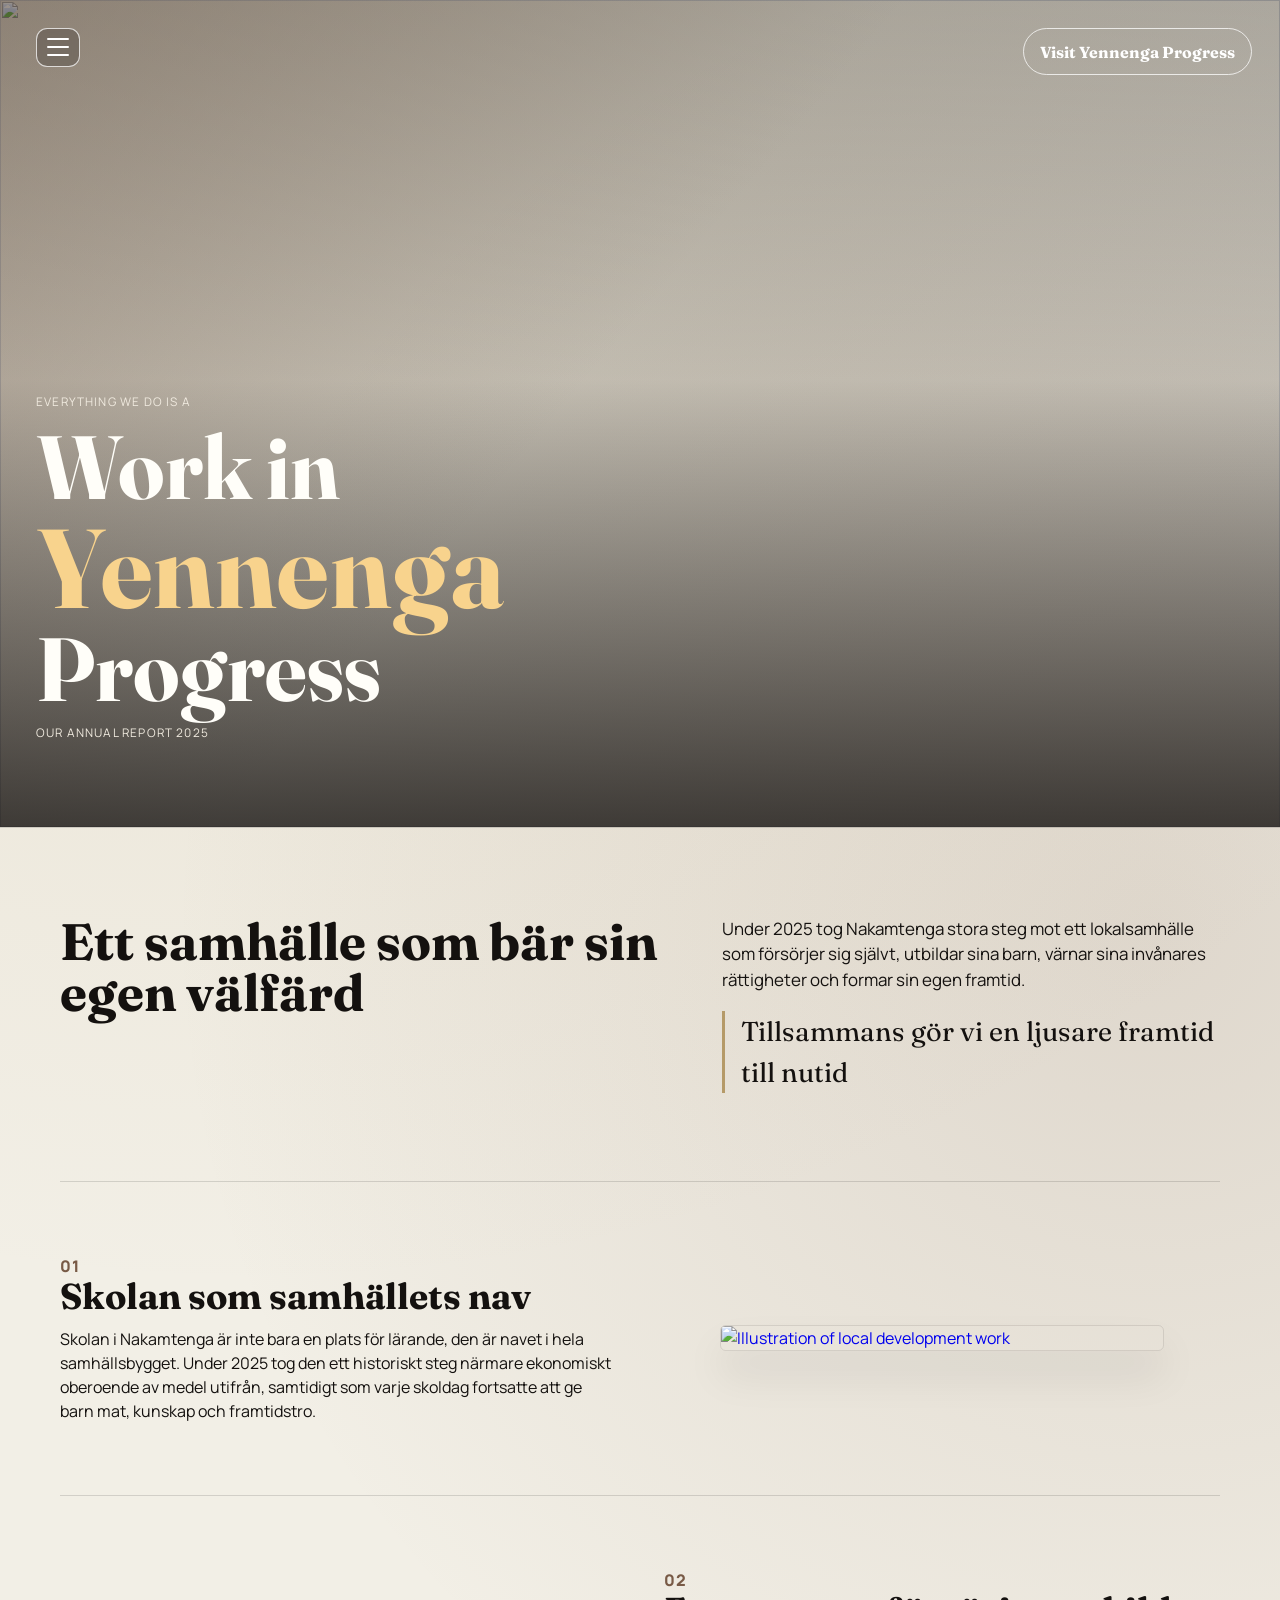
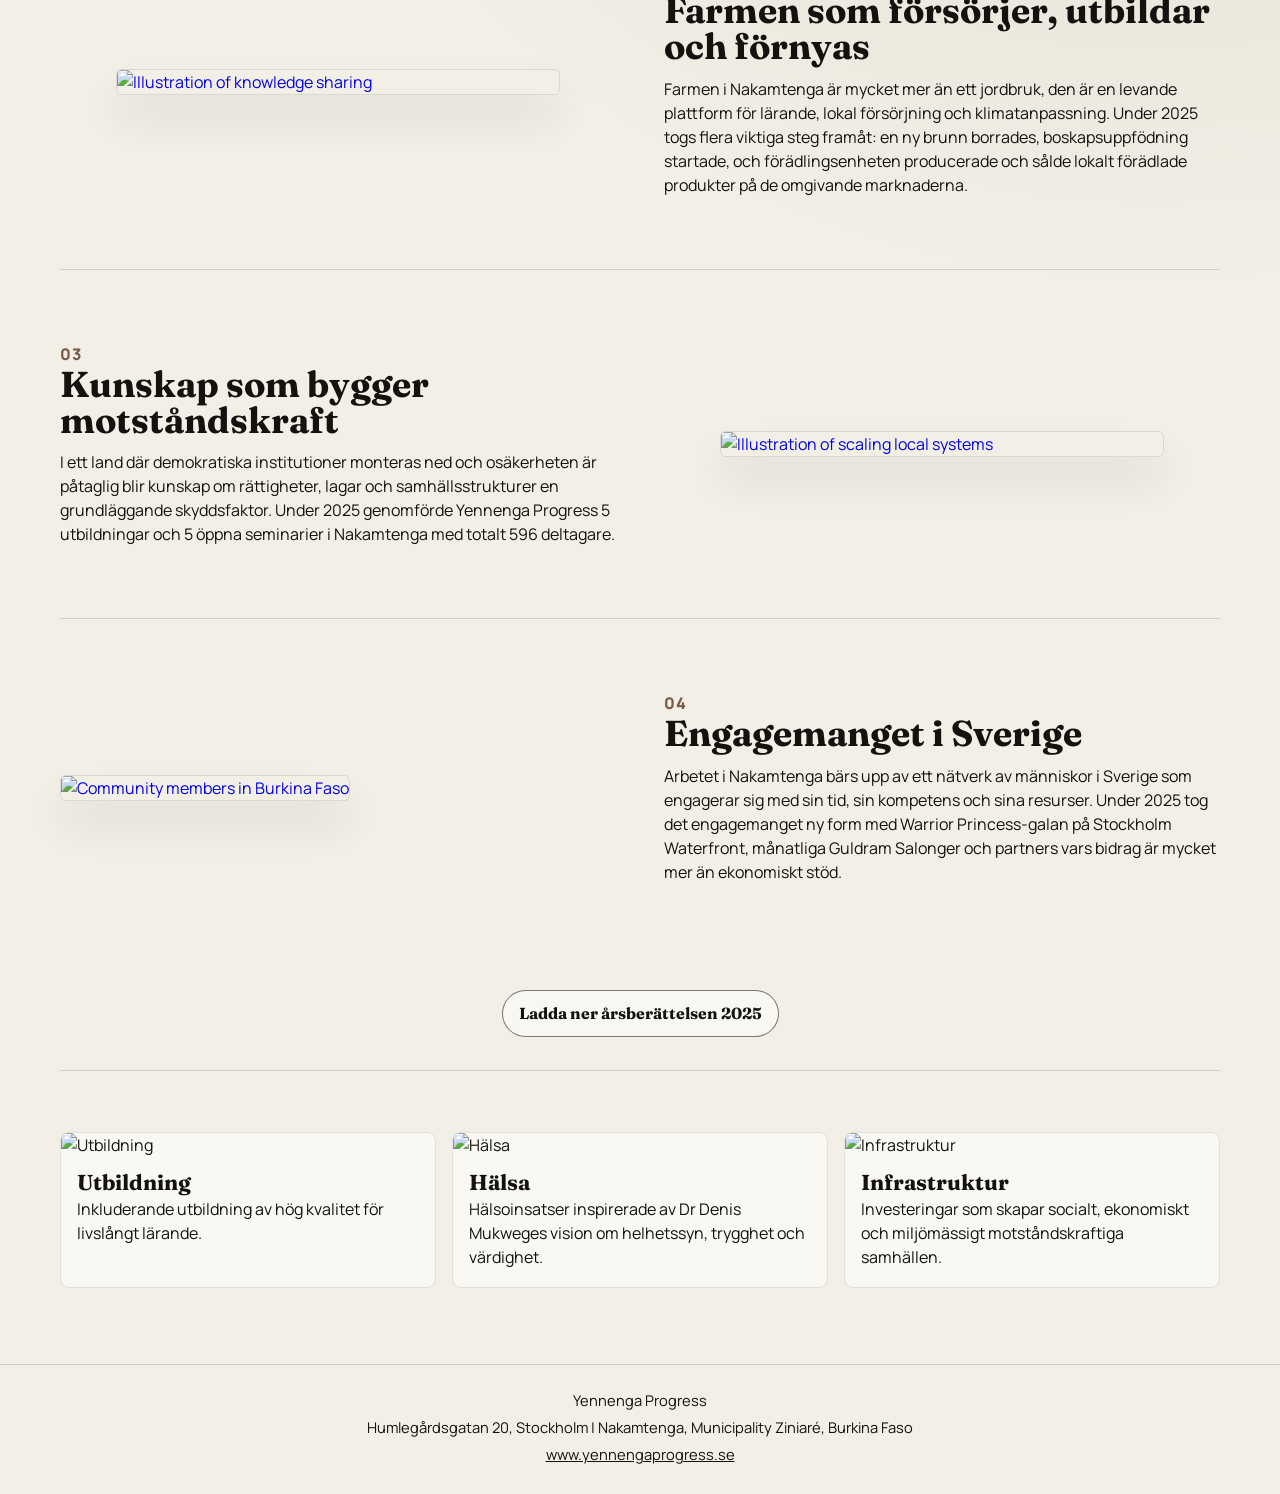
==== index.html @ e3c68453 "Initial commit – Yennenga Progress årsberättelse 2025" ====
<!doctype html>
<html lang="en">
  <head>
    <meta charset="UTF-8" />
    <meta name="viewport" content="width=device-width, initial-scale=1.0" />
    <title>Work in Yennenga Progress | Progress 2025</title>
    <meta
      name="description"
      content="A one-page campaign report inspired by report-style storytelling, featuring Yennenga Progress images and text."
    />
    <link rel="preconnect" href="https://fonts.googleapis.com" />
    <link rel="preconnect" href="https://fonts.gstatic.com" crossorigin />
    <link
      href="https://fonts.googleapis.com/css2?family=Fraunces:opsz,wght@9..144,400;9..144,700;9..144,900&family=Manrope:wght@400;500;700;800&display=swap"
      rel="stylesheet"
    />
    <link rel="stylesheet" href="styles.css" />

  </head>
  <body>
    <header class="hero">
      <div class="hero__image-wrap" aria-hidden="true">
        <img
          src="https://images.squarespace-cdn.com/content/v1/66eae8920e3f405c653981dd/0f2809f9-b617-4507-9e40-19169da11f72/image.png"
          alt=""
          class="hero__image"
        />
      </div>
      <div class="hero__overlay"></div>
      <details class="menu">
        <summary class="menu__toggle" aria-label="Open page menu">
          <span></span>
          <span></span>
          <span></span>
        </summary>
        <nav class="menu__panel" aria-label="Sidlänkar">
          <a href="articles/kapitel-01-skolan.html">Skolan</a>
          <a href="articles/kapitel-02-farmen.html">Farmen</a>
          <a href="articles/kapitel-03-kunskap.html">Kunskap</a>
          <a href="articles/kapitel-04-sverige.html">Sverige</a>
          <a href="articles/rapport.html">Rapport</a>
        </nav>
      </details>
      <a class="cta" href="https://www.yennengaprogress.se/" target="_blank" rel="noreferrer">Visit Yennenga Progress</a>
      <div class="hero__content">
        <p class="kicker kicker--lead">Everything we do is a</p>
        <h1>
          Work in
          <span class="yennenga">Yennenga</span>
          Progress
        </h1>
        <p class="kicker kicker--tail">OUR ANNUAL REPORT 2025</p>
      </div>
    </header>

    <main>
      <section class="intro">
        <div class="intro__left">
          <h2>Ett samhälle som bär sin egen välfärd</h2>
        </div>
        <div class="intro__right">
          <p>
            Under 2025 tog Nakamtenga stora steg mot ett lokalsamhälle som försörjer sig självt, utbildar sina barn,
            värnar sina invånares rättigheter och formar sin egen framtid.
          </p>
          <blockquote>
            Tillsammans gör vi en ljusare framtid till nutid
          </blockquote>
        </div>
      </section>

      <section class="chapter chapter--reverse chapter--compact-image">
        <a class="chapter__media" href="articles/kapitel-01-skolan.html">
          <img
            src="https://images.squarespace-cdn.com/content/v1/66eae8920e3f405c653981dd/a358b730-2254-47b5-8181-f10b37469c4f/yp_illustration-2a.png"
            alt="Illustration of local development work"
          />
        </a>
        <div class="chapter__content">
          <p class="chapter__number">01</p>
          <h3><a href="articles/kapitel-01-skolan.html">Skolan som samhällets nav</a></h3>
          <p>
            Skolan i Nakamtenga är inte bara en plats för lärande, den är navet i hela samhällsbygget. Under 2025 tog
            den ett historiskt steg närmare ekonomiskt oberoende av medel utifrån, samtidigt som varje skoldag
            fortsatte att ge barn mat, kunskap och framtidstro.
          </p>
        </div>
      </section>

      <section class="chapter chapter--compact-image">
        <a class="chapter__media" href="articles/kapitel-02-farmen.html">
          <img
            src="https://images.squarespace-cdn.com/content/v1/66eae8920e3f405c653981dd/74b6e1f7-7208-404b-a00f-5aaf5f4718ca/yp_illustration-3a.png"
            alt="Illustration of knowledge sharing"
          />
        </a>
        <div class="chapter__content">
          <p class="chapter__number">02</p>
          <h3><a href="articles/kapitel-02-farmen.html">Farmen som försörjer, utbildar och förnyas</a></h3>
          <p>
            Farmen i Nakamtenga är mycket mer än ett jordbruk, den är en levande plattform för lärande, lokal
            försörjning och klimatanpassning. Under 2025 togs flera viktiga steg framåt: en ny brunn borrades,
            boskapsuppfödning startade, och förädlingsenheten producerade och sålde lokalt förädlade produkter på de
            omgivande marknaderna.
          </p>
        </div>
      </section>

      <section class="chapter chapter--reverse chapter--compact-image">
        <a class="chapter__media" href="articles/kapitel-03-kunskap.html">
          <img
            src="https://images.squarespace-cdn.com/content/v1/66eae8920e3f405c653981dd/04c9acf3-04c3-4291-b52f-cf4ee899a309/yp_illustration-4a.png"
            alt="Illustration of scaling local systems"
          />
        </a>
        <div class="chapter__content">
          <p class="chapter__number">03</p>
          <h3><a href="articles/kapitel-03-kunskap.html">Kunskap som bygger motståndskraft</a></h3>
          <p>
            I ett land där demokratiska institutioner monteras ned och osäkerheten är påtaglig blir kunskap om
            rättigheter, lagar och samhällsstrukturer en grundläggande skyddsfaktor. Under 2025 genomförde Yennenga
            Progress 5 utbildningar och 5 öppna seminarier i Nakamtenga med totalt 596 deltagare.
          </p>
        </div>
      </section>

      <section class="chapter chapter--no-divider">
        <a class="chapter__media" href="articles/kapitel-04-sverige.html">
          <img
            src="https://images.squarespace-cdn.com/content/v1/66eae8920e3f405c653981dd/b79155b4-2633-4c25-9e6b-6031131acf49/700_9193.jpeg"
            alt="Community members in Burkina Faso"
          />
        </a>
        <div class="chapter__content">
          <p class="chapter__number">04</p>
          <h3><a href="articles/kapitel-04-sverige.html">Engagemanget i Sverige</a></h3>
          <p>
            Arbetet i Nakamtenga bärs upp av ett nätverk av människor i Sverige som engagerar sig med sin tid, sin
            kompetens och sina resurser. Under 2025 tog det engagemanget ny form med Warrior Princess-galan på
            Stockholm Waterfront, månatliga Guldram Salonger och partners vars bidrag är mycket mer än ekonomiskt
            stöd.
          </p>
        </div>
      </section>

      <section class="report-download">
        <a href="PDF/Work_in_Yennenga_Progress_Arsberattelse_2025.pdf" download class="cta cta--download">
          Ladda ner årsberättelsen 2025
        </a>
      </section>

      <section class="cards">
        <article class="card">
          <img
            src="https://images.squarespace-cdn.com/content/v1/66eae8920e3f405c653981dd/cbb302df-bca2-4274-abcb-c52369b2675d/Ska%CC%88rmavbild%2B2024-12-17%2Bkl.%2B17.40.13.png"
            alt="Utbildning"
          />
          <h4>Utbildning</h4>
          <p>Inkluderande utbildning av hög kvalitet för livslångt lärande.</p>
        </article>
        <article class="card">
          <img
            src="https://images.squarespace-cdn.com/content/v1/66eae8920e3f405c653981dd/be9f4588-ecc4-4eae-ac5f-0f130740e897/Ska%CC%88rmavbild%2B2024-12-17%2Bkl.%2B17.39.51.png"
            alt="Hälsa"
          />
          <h4>Hälsa</h4>
          <p>Hälsoinsatser inspirerade av Dr Denis Mukweges vision om helhetssyn, trygghet och värdighet.</p>
        </article>
        <article class="card">
          <img
            src="https://images.squarespace-cdn.com/content/v1/66eae8920e3f405c653981dd/a44ffdd9-fbbb-4949-a2b0-076b3c6a3524/Ska%CC%88rmavbild%2B2024-12-17%2Bkl.%2B17.39.38.png"
            alt="Infrastruktur"
          />
          <h4>Infrastruktur</h4>
          <p>Investeringar som skapar socialt, ekonomiskt och miljömässigt motståndskraftiga samhällen.</p>
        </article>
      </section>
    </main>

    <footer class="footer">
      <p>Yennenga Progress</p>
      <p>Humlegårdsgatan 20, Stockholm | Nakamtenga, Municipality Ziniaré, Burkina Faso</p>
      <a href="https://www.yennengaprogress.se/" target="_blank" rel="noreferrer">www.yennengaprogress.se</a>
    </footer>
    <script>
      (function () {
        var menu = document.querySelector(".menu");
        if (!menu) return;

        document.addEventListener("click", function (event) {
          if (!menu.contains(event.target)) {
            menu.removeAttribute("open");
          }
        });

        document.addEventListener("keydown", function (event) {
          if (event.key === "Escape") {
            menu.removeAttribute("open");
          }
        });

        menu.querySelectorAll("a").forEach(function (link) {
          link.addEventListener("click", function () {
            menu.removeAttribute("open");
          });
        });
      })();
    </script>
  </body>
</html>
---- styles.css ----
:root {
  --bg: #f2efe6;
  --ink: #14110f;
  --earth: #785a46;
  --earth-deep: #3f2b1e;
  --accent: #b59a68;
  --paper: #faf8f3;
  --line: rgba(20, 17, 15, 0.14);
}

* {
  box-sizing: border-box;
}

body {
  margin: 0;
  font-family: "Manrope", sans-serif;
  color: var(--ink);
  background:
    radial-gradient(circle at 20% -10%, rgba(181, 154, 104, 0.22), transparent 45%),
    radial-gradient(circle at 90% 30%, rgba(120, 90, 70, 0.16), transparent 40%),
    var(--bg);
  line-height: 1.5;
}

.hero {
  position: relative;
  min-height: 92vh;
  display: grid;
  align-items: end;
  border-bottom: 1px solid var(--line);
}

.hero__image-wrap,
.hero__overlay {
  position: absolute;
  inset: 0;
}

.hero__image {
  width: 100%;
  height: 100%;
  object-fit: cover;
  filter: grayscale(8%) contrast(1.06);
}

.hero__overlay {
  background:
    linear-gradient(0deg, rgba(20, 17, 15, 0.8), rgba(20, 17, 15, 0.18) 54%, rgba(20, 17, 15, 0.3)),
    linear-gradient(130deg, rgba(120, 90, 70, 0.35), transparent 46%);
}

.hero__content {
  position: relative;
  z-index: 1;
  padding: clamp(1.25rem, 3vw, 2.25rem);
  padding-bottom: clamp(2rem, 5vw, 4rem);
  max-width: 980px;
}

.kicker {
  color: #f0eadf;
  letter-spacing: 0.1em;
  text-transform: uppercase;
  font-size: 0.74rem;
  margin: 0;
}

.kicker--lead {
  margin-bottom: 0.7rem;
}

.kicker--tail {
  margin-top: 0.7rem;
  margin-bottom: 1.3rem;
}

h1,
h2,
h3,
h4 {
  font-family: "Fraunces", serif;
  margin: 0;
  line-height: 1;
}

h1 {
  color: #fffef9;
  font-size: clamp(2.2rem, 7vw, 5.8rem);
  text-wrap: balance;
}

.yennenga {
  display: block;
  font-size: 1.25em;
  color: #f8d38d;
  letter-spacing: 0.01em;
}

.slugline {
  color: #f7f2e5;
  font-size: clamp(1rem, 2.1vw, 1.45rem);
  margin: 1rem 0 1.3rem;
}

.cta {
  display: inline-block;
  border: 1px solid rgba(255, 255, 255, 0.75);
  color: #fff;
  font-family: "Fraunces", serif;
  font-weight: 700;
  text-decoration: none;
  padding: 0.65rem 1rem;
  border-radius: 999px;
  transition: background-color 180ms ease, color 180ms ease;
  position: absolute;
  top: clamp(1rem, 2.2vw, 1.8rem);
  right: clamp(1rem, 2.2vw, 1.8rem);
  z-index: 2;
}

.menu {
  position: absolute;
  top: clamp(1rem, 2.2vw, 1.8rem);
  left: clamp(1.25rem, 3vw, 2.25rem);
  z-index: 3;
}

.menu__toggle {
  list-style: none;
  display: grid;
  gap: 0.3rem;
  width: 2.75rem;
  height: 2.45rem;
  padding: 0.55rem 0.6rem;
  border: 1px solid rgba(255, 255, 255, 0.75);
  border-radius: 0.7rem;
  cursor: pointer;
  background: rgba(20, 17, 15, 0.22);
  backdrop-filter: blur(3px);
}

.menu__toggle::-webkit-details-marker {
  display: none;
}

.menu__toggle::marker {
  display: none;
}

.menu__toggle span {
  display: block;
  width: 100%;
  height: 2px;
  border-radius: 99px;
  background: #fff;
}

.menu__panel {
  margin-top: 0.5rem;
  min-width: 10rem;
  padding: 0.4rem;
  border-radius: 0.7rem;
  border: 1px solid rgba(255, 255, 255, 0.4);
  background: rgba(20, 17, 15, 0.92);
  box-shadow: 0 12px 24px rgba(20, 17, 15, 0.26);
}

.menu__panel a {
  display: block;
  font-family: "Fraunces", serif;
  color: #fff;
  text-decoration: none;
  padding: 0.45rem 0.55rem;
  border-radius: 0.4rem;
}

.menu__panel a:hover {
  background: rgba(248, 211, 141, 0.18);
}

.menu__toggle:focus-visible,
.menu__panel a:focus-visible {
  outline: 2px solid #f8d38d;
  outline-offset: 2px;
}

.menu[open] .menu__toggle {
  background: #fff;
}

.menu[open] .menu__toggle span {
  background: var(--earth-deep);
}

.cta:hover {
  background: #fff;
  color: var(--earth-deep);
}

.report-download {
  display: grid;
  place-items: center;
  padding-block: clamp(1.1rem, 3.2vw, 2.1rem);
  border-bottom: 1px solid var(--line);
}

.cta--download {
  position: static;
  z-index: auto;
  border-color: rgba(20, 17, 15, 0.55);
  color: var(--ink);
  background: rgba(250, 248, 243, 0.85);
}

.cta--download:hover {
  background: var(--ink);
  color: #fff;
}

main {
  width: min(1160px, calc(100% - 2rem));
  margin: 0 auto;
}

.intro {
  display: grid;
  grid-template-columns: 1.2fr 1fr;
  gap: clamp(1.2rem, 5vw, 4rem);
  padding: clamp(2rem, 8vw, 5.5rem) 0;
  border-bottom: 1px solid var(--line);
}

h2 {
  font-size: clamp(1.7rem, 4vw, 3.25rem);
}

.intro__right p {
  margin: 0;
  font-size: 1.06rem;
  max-width: 60ch;
}

blockquote {
  margin: 1.2rem 0 0;
  padding-left: 1rem;
  border-left: 3px solid var(--accent);
  font-family: "Fraunces", serif;
  font-size: clamp(1.1rem, 2.5vw, 1.7rem);
}

.chapter {
  display: grid;
  grid-template-columns: 1fr 1fr;
  gap: clamp(1rem, 4vw, 3rem);
  align-items: center;
  padding: clamp(1.5rem, 6vw, 4.5rem) 0;
  border-bottom: 1px solid var(--line);
}

.chapter--no-divider {
  border-bottom: 0;
}

.chapter--reverse .chapter__media {
  order: 2;
}

.chapter--reverse .chapter__content {
  order: 1;
}

.chapter__media img {
  width: 100%;
  height: auto;
  border-radius: 0.35rem;
  border: 1px solid rgba(20, 17, 15, 0.1);
  box-shadow: 0 24px 40px rgba(20, 17, 15, 0.08);
  transition: opacity 180ms ease;
}

a.chapter__media {
  display: block;
  text-decoration: none;
}

a.chapter__media:hover img {
  opacity: 0.85;
}

.chapter__content h3 a {
  color: inherit;
  text-decoration: none;
}

.chapter__content h3 a:hover {
  color: var(--earth);
}

.chapter--compact-image .chapter__media img {
  width: 80%;
  margin-inline: auto;
  display: block;
}

.chapter__number {
  margin: 0 0 0.55rem;
  font-weight: 800;
  color: var(--earth);
  letter-spacing: 0.08em;
}

h3 {
  font-size: clamp(1.4rem, 3.2vw, 2.25rem);
  margin-bottom: 0.8rem;
}

.chapter p {
  margin: 0;
  max-width: 58ch;
}

.text-link {
  display: inline-block;
  margin-top: 1rem;
  color: var(--earth-deep);
  font-weight: 700;
  text-decoration-thickness: 2px;
}

.cards {
  display: grid;
  grid-template-columns: repeat(3, minmax(0, 1fr));
  gap: 1rem;
  padding: clamp(1.8rem, 5vw, 3.8rem) 0 clamp(2.4rem, 6vw, 5rem);
}

.card {
  background: var(--paper);
  border: 1px solid rgba(20, 17, 15, 0.1);
  border-radius: 0.55rem;
  overflow: hidden;
}

.card img {
  width: 100%;
  aspect-ratio: 4 / 3;
  object-fit: cover;
}

.card h4 {
  font-size: 1.35rem;
  padding: 0.95rem 1rem 0.2rem;
}

.card p {
  margin: 0;
  padding: 0 1rem 1.1rem;
}

.footer {
  border-top: 1px solid var(--line);
  padding: 1.2rem 1rem 1.8rem;
  text-align: center;
  font-size: 0.92rem;
}

.footer p {
  margin: 0.3rem 0;
}

.footer a {
  color: inherit;
}

@media (max-width: 900px) {
  .intro,
  .chapter,
  .cards {
    grid-template-columns: 1fr;
  }

  .chapter--reverse .chapter__media,
  .chapter--reverse .chapter__content {
    order: initial;
  }

  .hero {
    min-height: 78vh;
  }

  .hero > a.cta {
    position: absolute !important;
    margin-top: 0 !important;
    top: calc(env(safe-area-inset-top, 0px) + 0.3rem) !important;
    right: clamp(0.75rem, 2.2vw, 1.2rem) !important;
    display: inline-block !important;
    width: auto !important;
    max-width: max-content !important;
  }

  .menu {
    top: calc(env(safe-area-inset-top, 0px) + 0.3rem);
    left: max(clamp(1.25rem, 3vw, 2.25rem), calc(env(safe-area-inset-left, 0px) + 0.75rem));
  }

  .report-download .cta,
  .cta--download {
    position: static;
    margin-top: 0;
    width: auto;
    max-width: max-content;
  }

  .card img {
    aspect-ratio: 16 / 10;
  }
}

.hero--subpage {
  min-height: 72vh;
}

.subpage-main {
  width: min(980px, calc(100% - 2rem));
  margin: 0 auto;
}

.subpage-intro {
  display: grid;
  grid-template-columns: 0.9fr 1.1fr;
  gap: clamp(1.2rem, 4vw, 3rem);
  padding: clamp(1.6rem, 5vw, 3.4rem) 0;
  border-bottom: 1px solid var(--line);
}

.subpage-minihead {
  margin: 0;
  font-family: "Fraunces", serif;
  font-size: clamp(1.1rem, 2.1vw, 1.4rem);
  color: var(--earth-deep);
}

.subpage-intro__summary p {
  margin: 0;
  font-size: clamp(1rem, 1.8vw, 1.12rem);
  max-width: 56ch;
}

.subpage-article {
  width: min(760px, 100%);
  margin: 0 auto;
  padding: clamp(1.6rem, 5vw, 3.6rem) 0 clamp(2.4rem, 6vw, 4.8rem);
}

.subpage-subhead {
  font-family: "Fraunces", serif;
  font-size: clamp(1.2rem, 2vw, 1.38rem);
  line-height: 1.15;
  margin: 0 0 0.7rem;
}

.subpage-article p {
  margin: 0 0 1.05rem;
  font-size: 1.04rem;
  line-height: 1.7;
  max-width: 62ch;
}

.subpage-figure {
  margin: clamp(1.3rem, 4vw, 2.4rem) 0;
}

.subpage-figure img {
  width: 100%;
  border-radius: 0.4rem;
  border: 1px solid rgba(20, 17, 15, 0.1);
  box-shadow: 0 24px 40px rgba(20, 17, 15, 0.08);
}

.subpage-figure figcaption {
  margin-top: 0.55rem;
  font-size: 0.93rem;
  color: rgba(20, 17, 15, 0.78);
}

.subpage-figure--portrait {
  display: flex;
  flex-direction: column;
  align-items: flex-start;
}

.subpage-figure--portrait img {
  width: 50%;
}

.hero__image-caption {
  position: absolute;
  bottom: 0.75rem;
  left: clamp(1.25rem, 3vw, 2.25rem);
  margin: 0;
  font-size: 0.78rem;
  color: rgba(255, 255, 255, 0.75);
  font-family: "Manrope", sans-serif;
  pointer-events: none;
  z-index: 2;
}

.report-main {
  padding-bottom: clamp(2.2rem, 6vw, 4.8rem);
}

.report-columns {
  display: grid;
  grid-template-columns: 1fr 1fr;
  gap: clamp(1.1rem, 3vw, 2.4rem);
  padding: clamp(1.5rem, 4vw, 2.5rem) 0;
}

.report-columns p {
  margin: 0;
  line-height: 1.7;
}

.report-table-block {
  border-top: 1px solid var(--line);
  border-bottom: 1px solid var(--line);
  padding: clamp(1.4rem, 4vw, 2.4rem) 0;
}

.report-table-wrap {
  overflow-x: auto;
  border: 1px solid rgba(20, 17, 15, 0.14);
  border-radius: 0.45rem;
  background: var(--paper);
}

.report-table-wrap table {
  width: 100%;
  border-collapse: collapse;
  min-width: 620px;
}

.report-table-wrap caption {
  text-align: left;
  font-family: "Fraunces", serif;
  font-weight: 700;
  padding: 0.85rem 1rem;
  border-bottom: 1px solid rgba(20, 17, 15, 0.12);
  background: rgba(181, 154, 104, 0.12);
}

.report-table-wrap th,
.report-table-wrap td {
  text-align: left;
  padding: 0.72rem 1rem;
  border-bottom: 1px solid rgba(20, 17, 15, 0.08);
}

.report-table-wrap th {
  font-weight: 700;
}

.report-table-wrap thead th {
  background: rgba(20, 17, 15, 0.04);
}

@media (max-width: 900px) {
  .subpage-intro,
  .report-columns {
    grid-template-columns: 1fr;
  }

  .subpage-article {
    width: 100%;
  }
}

@page {
  size: A4;
  margin: 18mm 22mm;
}

@media print {
  /* A4 width (~794px) triggers the 900px mobile breakpoint, so restore desktop layouts */
  .intro {
    grid-template-columns: 1.2fr 1fr;
  }

  .chapter {
    grid-template-columns: 1fr 1fr;
  }

  .chapter--reverse .chapter__media {
    order: 2;
  }

  .chapter--reverse .chapter__content {
    order: 1;
  }

  .cards {
    grid-template-columns: repeat(3, minmax(0, 1fr));
  }

  .card img {
    aspect-ratio: 4 / 3;
  }

  .subpage-intro,
  .report-columns {
    grid-template-columns: 1fr 1fr;
  }

  .subpage-article {
    width: min(760px, 100%);
  }

  /* vh is unreliable with auto page height; use a fixed print-friendly value */
  .hero {
    min-height: 148mm;
  }

  .hero--subpage {
    min-height: 72mm;
  }

  .hero--report {
    min-height: 48mm;
  }

  /* Hide interactive-only UI elements */
  .menu,
  .cta,
  .report-download,
  .footer {
    display: none;
  }

  /* Remove page background — keep box/table colors via their own rules */
  body {
    background: none;
  }

  /* Keep cards together — image + heading + text on same page */
  .cards {
    break-inside: avoid;
  }
  .card {
    break-inside: avoid;
  }

  /* Remove decorative borders/shadows from inline article images */
  .subpage-figure img {
    border: none;
    box-shadow: none;
  }

  /* Slightly larger body text for print legibility */
  .subpage-article p,
  .subpage-intro__summary p,
  .report-columns p,
  .intro__right p,
  .chapter p {
    font-size: 1.1rem;
  }

  /* Never split a paragraph across pages — move the whole thing to the next page */
  p {
    break-inside: avoid;
    page-break-inside: avoid;
  }

  /* Keep headings attached to their following paragraph */
  h2, h3, h4, .subpage-subhead {
    break-after: avoid;
    page-break-after: avoid;
  }

  /* Don't split figures or blockquotes across pages */
  figure, .subpage-figure, blockquote {
    break-inside: avoid;
    page-break-inside: avoid;
  }
}
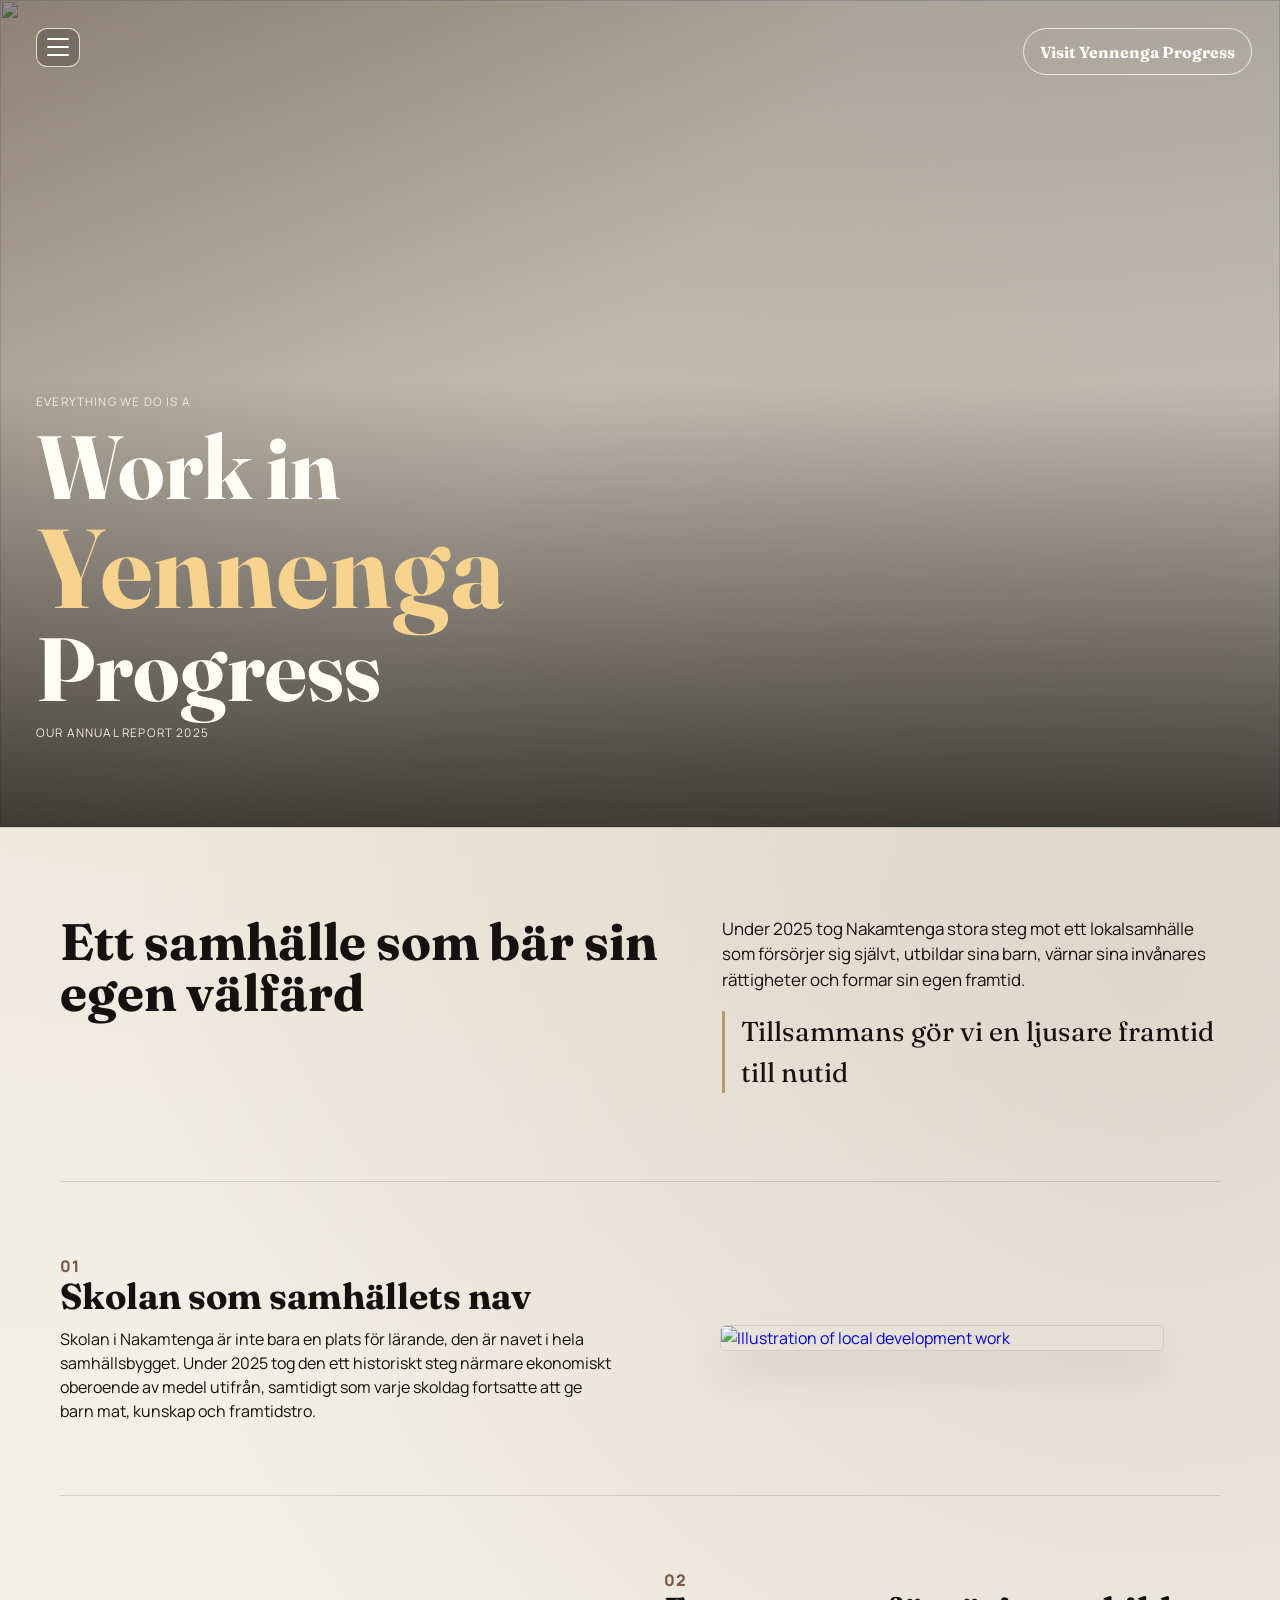
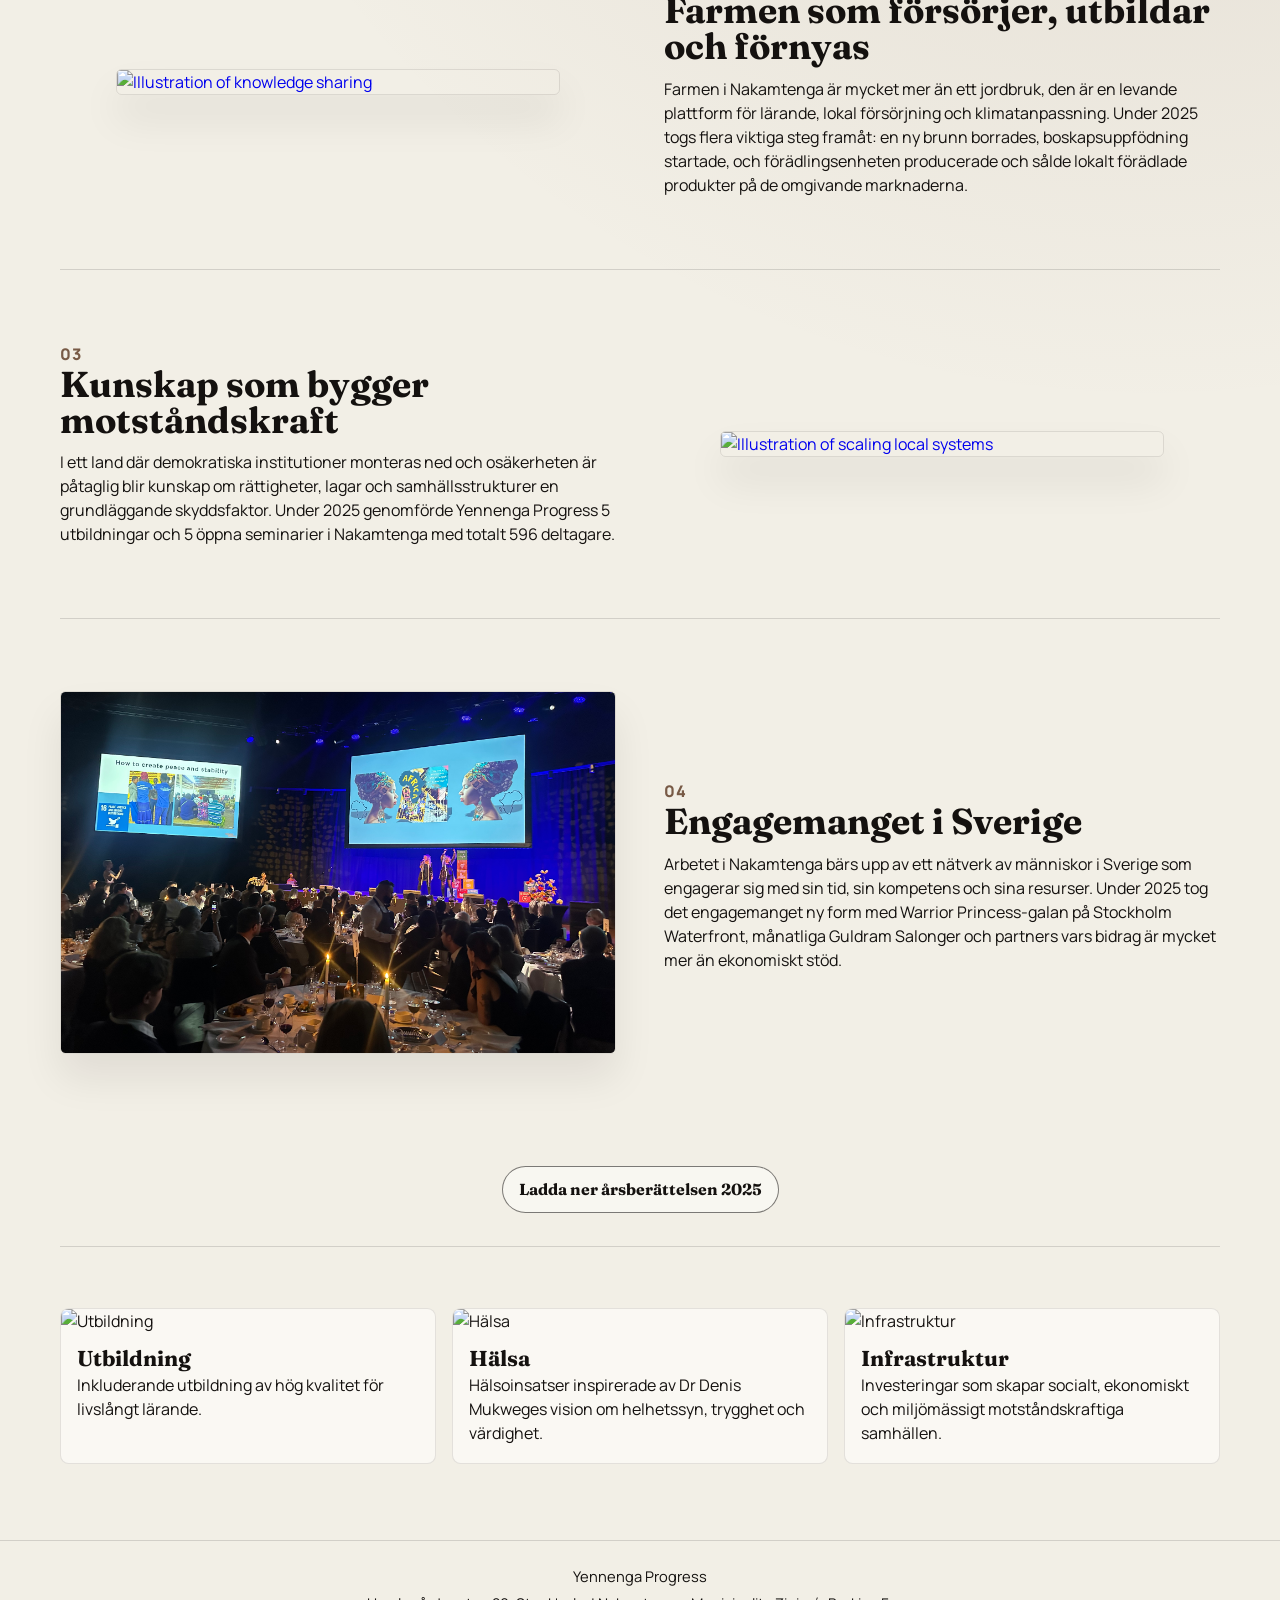
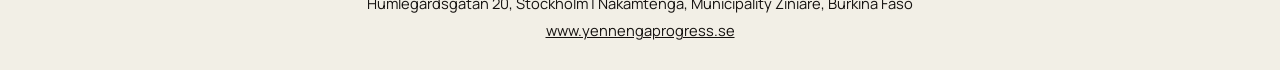
==== commit d408c2a3: "New image on index.html Co-Authored-By: Claude Sonnet 4.6 <noreply@anthropic.com>" ====
--- a/index.html
+++ b/index.html
@@ -127,7 +127,7 @@
       <section class="chapter chapter--no-divider">
         <a class="chapter__media" href="articles/kapitel-04-sverige.html">
           <img
-            src="https://images.squarespace-cdn.com/content/v1/66eae8920e3f405c653981dd/b79155b4-2633-4c25-9e6b-6031131acf49/700_9193.jpeg"
+            src="images/gala3.jpeg"
             alt="Community members in Burkina Faso"
           />
         </a>
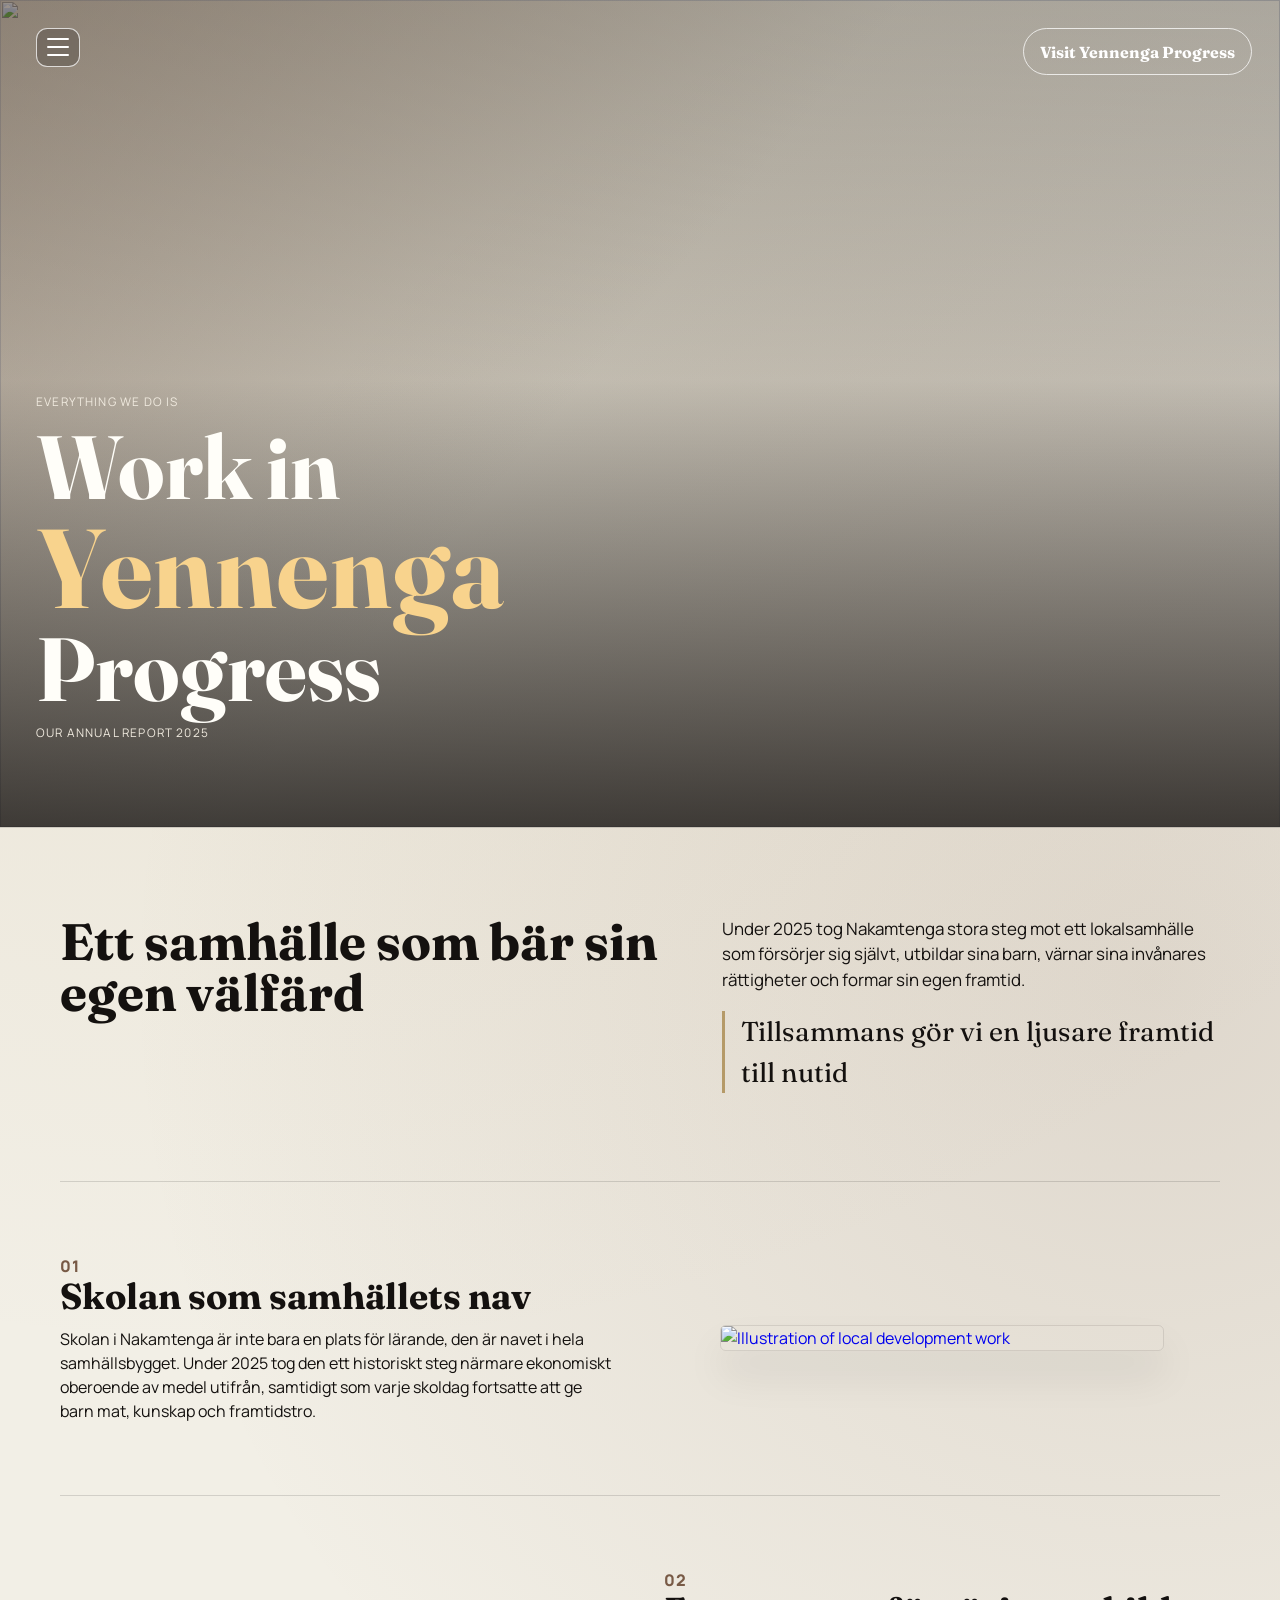
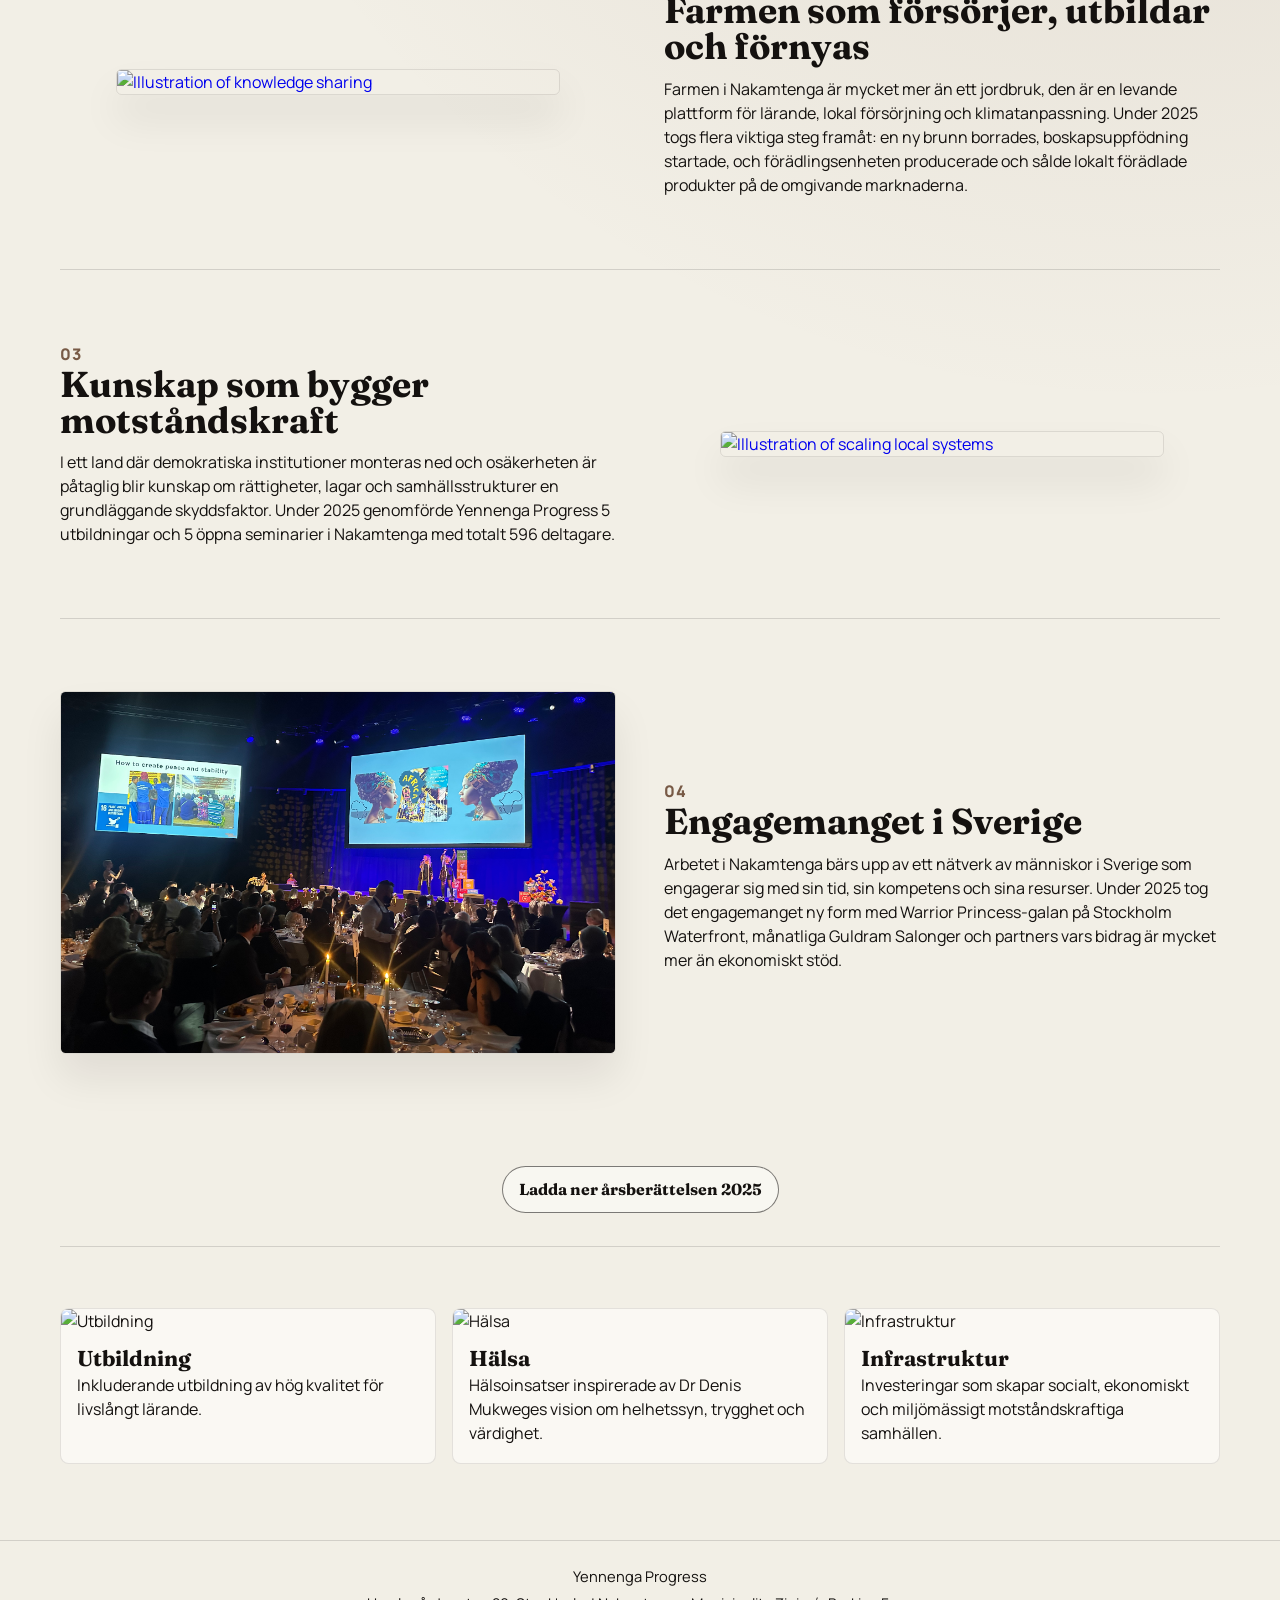
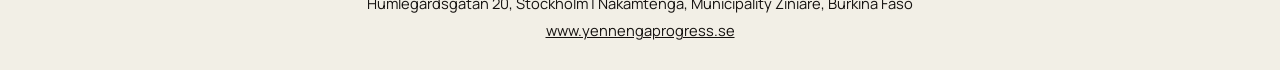
==== commit 5a2b4b05: "Rename PDF, add menu link, and fix hero headline - Rename PDF to Yennenga_Progress_Arsberattelse_202" ====
--- a/index.html
+++ b/index.html
@@ -39,11 +39,12 @@
           <a href="articles/kapitel-03-kunskap.html">Kunskap</a>
           <a href="articles/kapitel-04-sverige.html">Sverige</a>
           <a href="articles/rapport.html">Rapport</a>
+          <a href="/PDF/Yennenga_Progress_Arsberattelse_2025.pdf">PDF</a>
         </nav>
       </details>
       <a class="cta" href="https://www.yennengaprogress.se/" target="_blank" rel="noreferrer">Visit Yennenga Progress</a>
       <div class="hero__content">
-        <p class="kicker kicker--lead">Everything we do is a</p>
+        <p class="kicker kicker--lead">Everything we do is</p>
         <h1>
           Work in
           <span class="yennenga">Yennenga</span>
@@ -144,7 +145,7 @@
       </section>
 
       <section class="report-download">
-        <a href="PDF/Work_in_Yennenga_Progress_Arsberattelse_2025.pdf" download class="cta cta--download">
+        <a href="PDF/Yennenga_Progress_Arsberattelse_2025.pdf" download class="cta cta--download">
           Ladda ner årsberättelsen 2025
         </a>
       </section>
